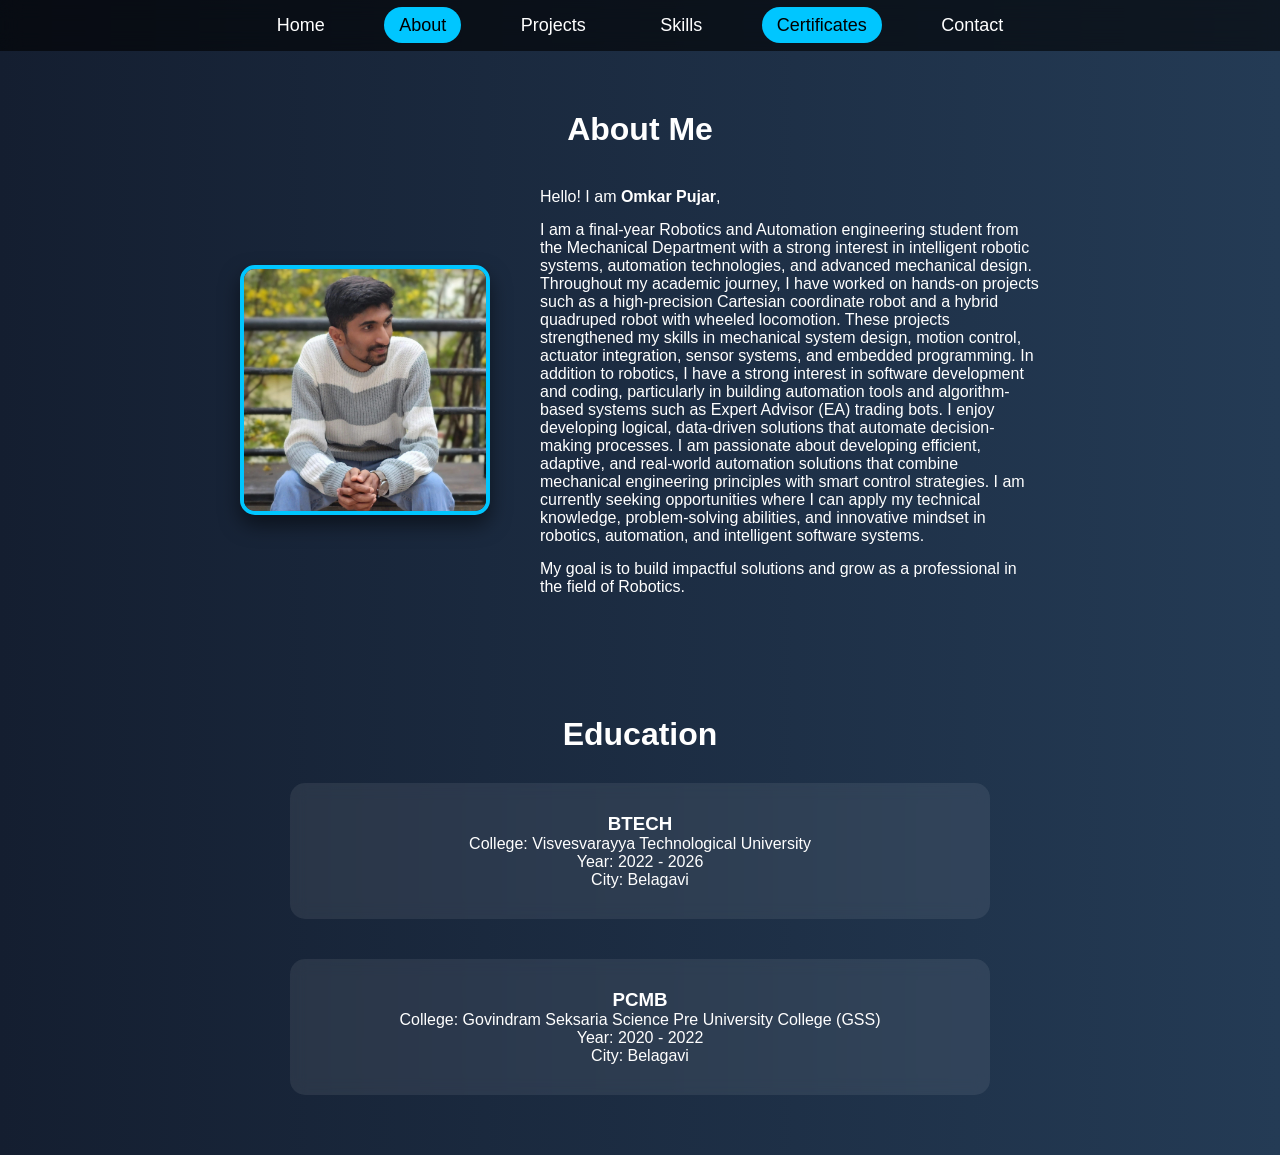
==== about.html @ 6de50186 "Add files via upload" ====
<!DOCTYPE html>
<html>
<head>
    <title>About - Omkar Pujar</title>
    <link rel="stylesheet" href="style.css">
</head>
<body>

<!-- Navigation -->
<nav>
    <ul>
        <li><a href="index.html">Home</a></li>
        <li><a href="about.html" class="active">About</a></li>
        <li><a href="projects.html">Projects</a></li>
        <li><a href="skills.html">Skills</a></li>
        <li><a href="certificates.html" class="active">Certificates</a></li>
        <li><a href="contact.html">Contact</a></li>
    </ul>
</nav>

<!-- About Section -->
<section class="section">
    <h2>About Me</h2>

    <div class="home-container">

        <!-- Profile Image -->
        <div>
            <img src="profile.jpg" alt="Omkar Pujar" class="about-img">
        </div>

        <!-- About Content -->
        <div style="max-width: 500px; text-align: left;">
            <p>
                Hello! I am <strong>Omkar Pujar</strong>,
            </p>

            <p style="margin-top:15px;">
                
                I am a final-year Robotics and Automation engineering student
                from the Mechanical Department with a strong interest in intelligent
                robotic systems, automation technologies, and advanced mechanical design.

                Throughout my academic journey, I have worked on hands-on projects such 
                as a high-precision Cartesian coordinate robot and a hybrid quadruped robot
                with wheeled locomotion.
                These projects strengthened my skills in mechanical system design, 
                motion control, actuator integration, sensor systems, and embedded programming.

                In addition to robotics, I have a strong interest in software development and coding,
                particularly in building automation tools and algorithm-based systems such as Expert Advisor (EA) trading bots.
                I enjoy developing logical, data-driven solutions that automate decision-making processes.
                
                I am passionate about developing efficient, adaptive, and real-world automation solutions that combine mechanical
                engineering principles with smart control strategies. I am currently seeking opportunities where I can apply my technical knowledge,
                problem-solving abilities, and innovative mindset in robotics, automation, and intelligent software systems.

            </p>

            <p style="margin-top:15px;">
                My goal is to build impactful solutions and grow as a 
                professional in the field of Robotics.
            </p>
        </div>

    </div>
</section>

<!-- Education Section -->
<section class="section">
    <h2>Education</h2>

    <div class="card-container">

        <div class="card">
            <h3>BTECH</h3>
            <p>College: Visvesvarayya Technological University</p>
            <p>Year: 2022 - 2026</p>
            <p>City: Belagavi</p>
        </div>

        <div class="card">
            <h3>PCMB</h3>
            <p>College: Govindram Seksaria Science Pre University College (GSS)</p>
            <p>Year: 2020 - 2022</p>
            <p>City: Belagavi</p>
        </div>


    </div>
</section>

</body>
</html>
---- style.css ----
/* ================= RESET ================= */
* {
    margin: 0;
    padding: 0;
    box-sizing: border-box;
    font-family: Arial, sans-serif;
}

/* ================= BODY ================= */
body {
    background: linear-gradient(to right, #141e30, #243b55);
    color: white;
    min-height: 100vh;
    animation: fadeIn 0.8s ease-in;
}

@keyframes fadeIn {
    from { opacity: 0; }
    to { opacity: 1; }
}

/* ================= NAVIGATION ================= */
nav {
    background: rgba(0,0,0,0.6);
    padding: 15px 0;
    text-align: center;
    backdrop-filter: blur(10px);
}

nav ul {
    list-style: none;
}

nav ul li {
    display: inline-block;
    margin: 0 20px;
}

nav ul li a {
    text-decoration: none;
    color: white;
    font-size: 18px;
    padding: 8px 15px;
    border-radius: 25px;
    transition: 0.3s;
}

nav ul li a:hover {
    background: #00c6ff;
    color: black;
}

.active {
    background: #00c6ff;
    color: black !important;
}

/* ================= SECTION ================= */
.section {
    padding: 60px 20px;
    text-align: center;
}

.section h2 {
    margin-bottom: 30px;
    font-size: 32px;
}

/* ================= HOME LAYOUT ================= */
.home-container {
    display: flex;
    justify-content: center;
    align-items: center;
    gap: 50px;
    flex-wrap: wrap;
    margin-top: 40px;
}

/* Profile Image */
.profile-img {
    width: 220px;
    height: 220px;
    border-radius: 50%;
    object-fit: cover;
    border: 5px solid #00c6ff;
    box-shadow: 0 10px 20px rgba(0,0,0,0.5);
}

/* About Image */
.about-img {
    width: 250px;
    height: 250px;
    border-radius: 15px;
    object-fit: cover;
    border: 4px solid #00c6ff;
    box-shadow: 0 10px 20px rgba(0,0,0,0.5);
}

.home-highlights {
    margin-top: 30px;   /* space after summary */
}
/* ================= BUTTON ================= */
.btn {
    display: inline-block;
    margin-top: 15px;
    padding: 10px 20px;
    background: #00c6ff;
    color: black;
    text-decoration: none;
    border-radius: 25px;
    font-weight: bold;
    transition: 0.3s;
}

.btn:hover {
    background: white;
    transform: scale(1.05);
}

/* ================= GENERAL CARD ================= */
.card-container {
    display: flex;
    flex-direction: column;   /* one under one */
    align-items: center;      /* center horizontally */
    gap: 40px;
    margin-top: 30px;
}

.card {
    width: 700px;            /* fixed width */
    max-width: 90%;          /* responsive */
    padding: 30px;
    border-radius: 15px;
    background: rgba(255, 255, 255, 0.08);
    backdrop-filter: blur(8px);
    transition: 0.3s;
}

.card:hover {
    transform: translateY(-5px);
    box-shadow: 0 0 15px #00c6ff;
}

.project-title {
    color: #00c6ff;
    margin-bottom: 15px;
    border-left: 4px solid #00c6ff;
    padding-left: 10px;
}

.card ul {
    padding-left: 20px;
    line-height: 1.6;
}

/* ================= CERTIFICATE CARD ================= */
.cert-card {
    background: rgba(255,255,255,0.1);
    padding: 25px;
    width: 300px;
    border-radius: 15px;
    text-align: center;
    transition: 0.4s;
    backdrop-filter: blur(10px);
}

.cert-card:hover {
    transform: translateY(-10px);
    box-shadow: 0 0 25px #00c6ff;
}

/* Certificate Icon */
.cert-icon {
    font-size: 45px;
    margin-bottom: 15px;
    color: #00c6ff;
}

.contact-link {
    color: #00c6ff;
    text-decoration: none;
    font-weight: bold;
}

.contact-link:hover {
    text-decoration: underline;
    color: white;
}

.project-img {
    width: 100%;
    border-radius: 10px;
    margin-bottom: 20px;
}

.project-buttons {
    margin-top: 20px;
    display: flex;
    gap: 15px;
}

.btn {
    padding: 8px 15px;
    background: #00c6ff;
    color: black;
    text-decoration: none;
    border-radius: 5px;
    font-weight: 500;
    transition: 0.3s;
}

.btn:hover {
    opacity: 0.8;
}

.secondary-btn {
    background: transparent;
    border: 2px solid #00c6ff;
    color: #00c6ff;
}

.secondary-btn:hover {
    background: #00c6ff;
    color: black;
}
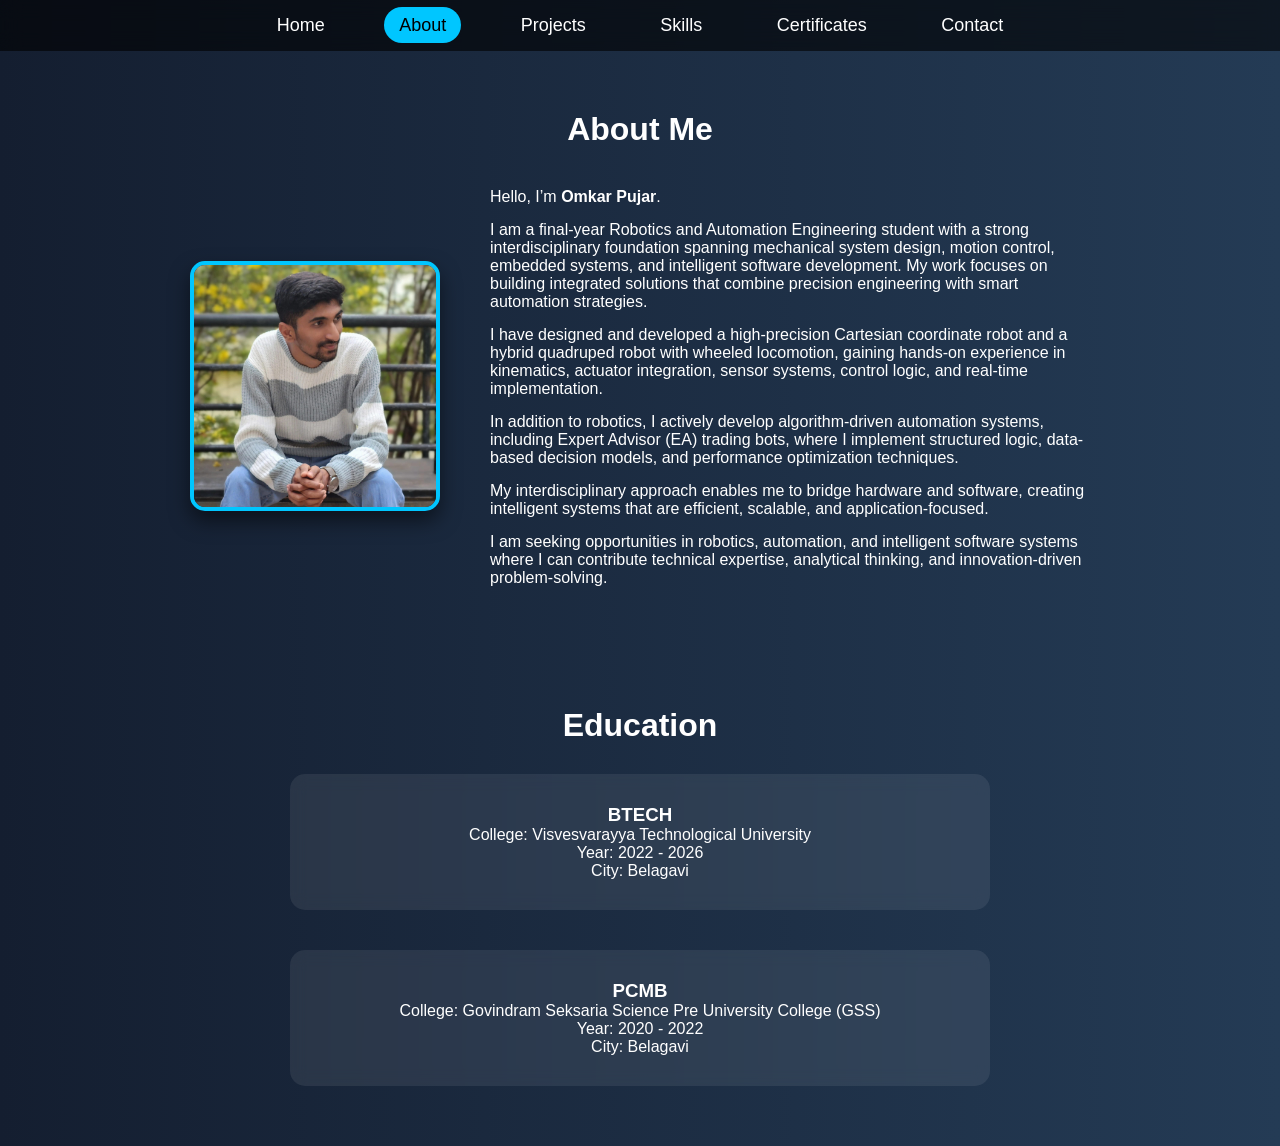
==== commit fe88f2b5: "Add files via upload" ====
--- a/about.html
+++ b/about.html
@@ -13,7 +13,7 @@
         <li><a href="about.html" class="active">About</a></li>
         <li><a href="projects.html">Projects</a></li>
         <li><a href="skills.html">Skills</a></li>
-        <li><a href="certificates.html" class="active">Certificates</a></li>
+        <li><a href="certificates.html">Certificates</a></li>
         <li><a href="contact.html">Contact</a></li>
     </ul>
 </nav>
@@ -30,38 +30,40 @@
         </div>
 
         <!-- About Content -->
-        <div style="max-width: 500px; text-align: left;">
+        <div style="max-width: 600px; text-align: left;">
+
             <p>
-                Hello! I am <strong>Omkar Pujar</strong>,
+                Hello, I’m <strong>Omkar Pujar</strong>.
             </p>
 
             <p style="margin-top:15px;">
-                
-                I am a final-year Robotics and Automation engineering student
-                from the Mechanical Department with a strong interest in intelligent
-                robotic systems, automation technologies, and advanced mechanical design.
-
-                Throughout my academic journey, I have worked on hands-on projects such 
-                as a high-precision Cartesian coordinate robot and a hybrid quadruped robot
-                with wheeled locomotion.
-                These projects strengthened my skills in mechanical system design, 
-                motion control, actuator integration, sensor systems, and embedded programming.
-
-                In addition to robotics, I have a strong interest in software development and coding,
-                particularly in building automation tools and algorithm-based systems such as Expert Advisor (EA) trading bots.
-                I enjoy developing logical, data-driven solutions that automate decision-making processes.
-                
-                I am passionate about developing efficient, adaptive, and real-world automation solutions that combine mechanical
-                engineering principles with smart control strategies. I am currently seeking opportunities where I can apply my technical knowledge,
-                problem-solving abilities, and innovative mindset in robotics, automation, and intelligent software systems.
-
+                I am a final-year Robotics and Automation Engineering student with a strong interdisciplinary 
+                foundation spanning mechanical system design, motion control, embedded systems, and intelligent 
+                software development. My work focuses on building integrated solutions that combine precision 
+                engineering with smart automation strategies.
             </p>
 
             <p style="margin-top:15px;">
-                My goal is to build impactful solutions and grow as a 
-                professional in the field of Robotics.
+                I have designed and developed a high-precision Cartesian coordinate robot and a hybrid quadruped 
+                robot with wheeled locomotion, gaining hands-on experience in kinematics, actuator integration, 
+                sensor systems, control logic, and real-time implementation.
             </p>
-        </div>
+
+            <p style="margin-top:15px;">
+                In addition to robotics, I actively develop algorithm-driven automation systems, including 
+                Expert Advisor (EA) trading bots, where I implement structured logic, data-based decision models, 
+                and performance optimization techniques.
+            </p>
+
+            <p style="margin-top:15px;">
+                My interdisciplinary approach enables me to bridge hardware and software, creating intelligent 
+                systems that are efficient, scalable, and application-focused.
+            </p>
+
+            <p style="margin-top:15px;">
+                I am seeking opportunities in robotics, automation, and intelligent software systems where I can 
+                contribute technical expertise, analytical thinking, and innovation-driven problem-solving.
+            </p>
 
     </div>
 </section>
@@ -86,7 +88,6 @@
             <p>City: Belagavi</p>
         </div>
 
-
     </div>
 </section>
 
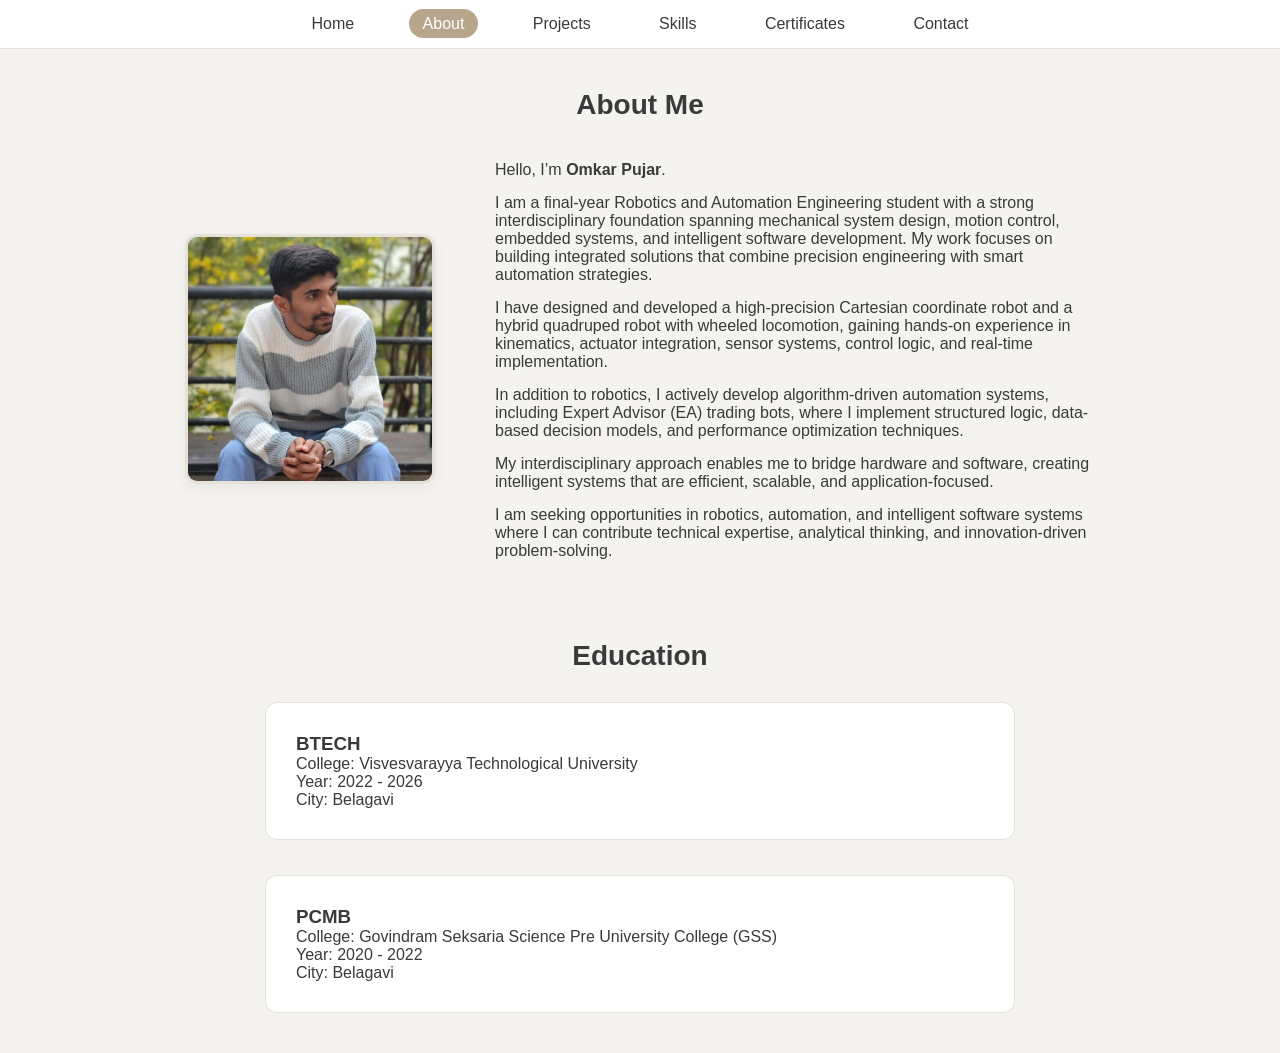
==== commit 84c74548: "updated about" ====
--- a/about.html
+++ b/about.html
@@ -92,4 +92,4 @@
 </section>
 
 </body>
-</html>+</html>
--- a/style.css
+++ b/style.css
@@ -8,23 +8,17 @@
 
 /* ================= BODY ================= */
 body {
-    background: linear-gradient(to right, #141e30, #243b55);
-    color: white;
+    background-color: #f5f3ef;
+    color: #3a3a3a;
     min-height: 100vh;
-    animation: fadeIn 0.8s ease-in;
-}
-
-@keyframes fadeIn {
-    from { opacity: 0; }
-    to { opacity: 1; }
 }
 
 /* ================= NAVIGATION ================= */
 nav {
-    background: rgba(0,0,0,0.6);
+    background: #ffffff;
     padding: 15px 0;
     text-align: center;
-    backdrop-filter: blur(10px);
+    border-bottom: 1px solid #e6e1d9;
 }
 
 nav ul {
@@ -33,37 +27,37 @@
 
 nav ul li {
     display: inline-block;
-    margin: 0 20px;
+    margin: 0 18px;
 }
 
 nav ul li a {
     text-decoration: none;
-    color: white;
-    font-size: 18px;
-    padding: 8px 15px;
-    border-radius: 25px;
-    transition: 0.3s;
+    color: #3a3a3a;
+    font-size: 16px;
+    padding: 6px 14px;
+    border-radius: 20px;
+    transition: 0.3s ease;
 }
 
 nav ul li a:hover {
-    background: #00c6ff;
-    color: black;
+    background: #eae5dd;
 }
 
 .active {
-    background: #00c6ff;
-    color: black !important;
+    background: #b8a68c;
+    color: white !important;
 }
 
 /* ================= SECTION ================= */
 .section {
-    padding: 60px 20px;
+    padding: 40px 10%;
     text-align: center;
 }
 
 .section h2 {
     margin-bottom: 30px;
-    font-size: 32px;
+    font-size: 28px;
+    font-weight: 600;
 }
 
 /* ================= HOME LAYOUT ================= */
@@ -71,7 +65,7 @@
     display: flex;
     justify-content: center;
     align-items: center;
-    gap: 50px;
+    gap: 60px;
     flex-wrap: wrap;
     margin-top: 40px;
 }
@@ -82,69 +76,74 @@
     height: 220px;
     border-radius: 50%;
     object-fit: cover;
-    border: 5px solid #00c6ff;
-    box-shadow: 0 10px 20px rgba(0,0,0,0.5);
+    border: 3px solid #e6e1d9;
+    box-shadow: 0 5px 15px rgba(0,0,0,0.05);
 }
 
 /* About Image */
 .about-img {
     width: 250px;
     height: 250px;
-    border-radius: 15px;
+    border-radius: 12px;
     object-fit: cover;
-    border: 4px solid #00c6ff;
-    box-shadow: 0 10px 20px rgba(0,0,0,0.5);
+    border: 3px solid #e6e1d9;
+    box-shadow: 0 5px 15px rgba(0,0,0,0.05);
 }
 
 .home-highlights {
-    margin-top: 30px;   /* space after summary */
-}
+    margin-top: 35px;
+}
+
+.home-highlights h3 {
+    margin-bottom: 15px;
+    color: #b8a68c;
+}
+
 /* ================= BUTTON ================= */
 .btn {
     display: inline-block;
-    margin-top: 15px;
-    padding: 10px 20px;
-    background: #00c6ff;
-    color: black;
+    margin-top: 20px;
+    padding: 10px 22px;
+    background: #b8a68c;
+    color: white;
     text-decoration: none;
     border-radius: 25px;
-    font-weight: bold;
-    transition: 0.3s;
+    font-weight: 500;
+    transition: 0.3s ease;
 }
 
 .btn:hover {
-    background: white;
-    transform: scale(1.05);
+    background: #a08f75;
 }
 
 /* ================= GENERAL CARD ================= */
 .card-container {
     display: flex;
-    flex-direction: column;   /* one under one */
-    align-items: center;      /* center horizontally */
-    gap: 40px;
+    flex-direction: column;
+    align-items: center;
+    gap: 35px;
     margin-top: 30px;
 }
 
 .card {
-    width: 700px;            /* fixed width */
-    max-width: 90%;          /* responsive */
+    width: 750px;
+    max-width: 95%;
     padding: 30px;
-    border-radius: 15px;
-    background: rgba(255, 255, 255, 0.08);
-    backdrop-filter: blur(8px);
-    transition: 0.3s;
+    border-radius: 12px;
+    background: #ffffff;
+    border: 1px solid #e6e1d9;
+    transition: 0.3s ease;
+    text-align: left;
 }
 
 .card:hover {
-    transform: translateY(-5px);
-    box-shadow: 0 0 15px #00c6ff;
+    transform: translateY(-4px);
 }
 
 .project-title {
-    color: #00c6ff;
+    color: #b8a68c;
     margin-bottom: 15px;
-    border-left: 4px solid #00c6ff;
+    border-left: 4px solid #b8a68c;
     padding-left: 10px;
 }
 
@@ -155,71 +154,75 @@
 
 /* ================= CERTIFICATE CARD ================= */
 .cert-card {
-    background: rgba(255,255,255,0.1);
+    background: #ffffff;
     padding: 25px;
     width: 300px;
-    border-radius: 15px;
+    border-radius: 12px;
     text-align: center;
-    transition: 0.4s;
-    backdrop-filter: blur(10px);
+    border: 1px solid #e6e1d9;
+    transition: 0.3s ease;
 }
 
 .cert-card:hover {
-    transform: translateY(-10px);
-    box-shadow: 0 0 25px #00c6ff;
-}
-
-/* Certificate Icon */
+    transform: translateY(-4px);
+}
+
 .cert-icon {
-    font-size: 45px;
+    font-size: 38px;
     margin-bottom: 15px;
-    color: #00c6ff;
+    color: #b8a68c;
 }
 
 .contact-link {
-    color: #00c6ff;
+    color: #b8a68c;
     text-decoration: none;
-    font-weight: bold;
+    font-weight: 500;
 }
 
 .contact-link:hover {
     text-decoration: underline;
-    color: white;
-}
-
+}
+
+/* ================= PROJECT IMAGE ================= */
 .project-img {
     width: 100%;
-    border-radius: 10px;
+    border-radius: 8px;
     margin-bottom: 20px;
 }
 
+/* ================= PROJECT BUTTONS ================= */
 .project-buttons {
     margin-top: 20px;
     display: flex;
     gap: 15px;
 }
 
-.btn {
-    padding: 8px 15px;
-    background: #00c6ff;
-    color: black;
-    text-decoration: none;
-    border-radius: 5px;
-    font-weight: 500;
-    transition: 0.3s;
-}
-
-.btn:hover {
-    opacity: 0.8;
-}
-
 .secondary-btn {
     background: transparent;
-    border: 2px solid #00c6ff;
-    color: #00c6ff;
+    border: 1px solid #b8a68c;
+    color: #b8a68c;
 }
 
 .secondary-btn:hover {
-    background: #00c6ff;
-    color: black;
+    background: #b8a68c;
+    color: white;
+}
+
+/* ================= SOCIAL ICONS ================= */
+.social-icons {
+    position: fixed;
+    bottom: 25px;
+    left: 25px;
+}
+
+.social-icons a {
+    display: block;
+    font-size: 20px;
+    color: #6b6b6b;
+    margin: 10px 0;
+    transition: 0.3s;
+}
+
+.social-icons a:hover {
+    color: #b8a68c;
 }
